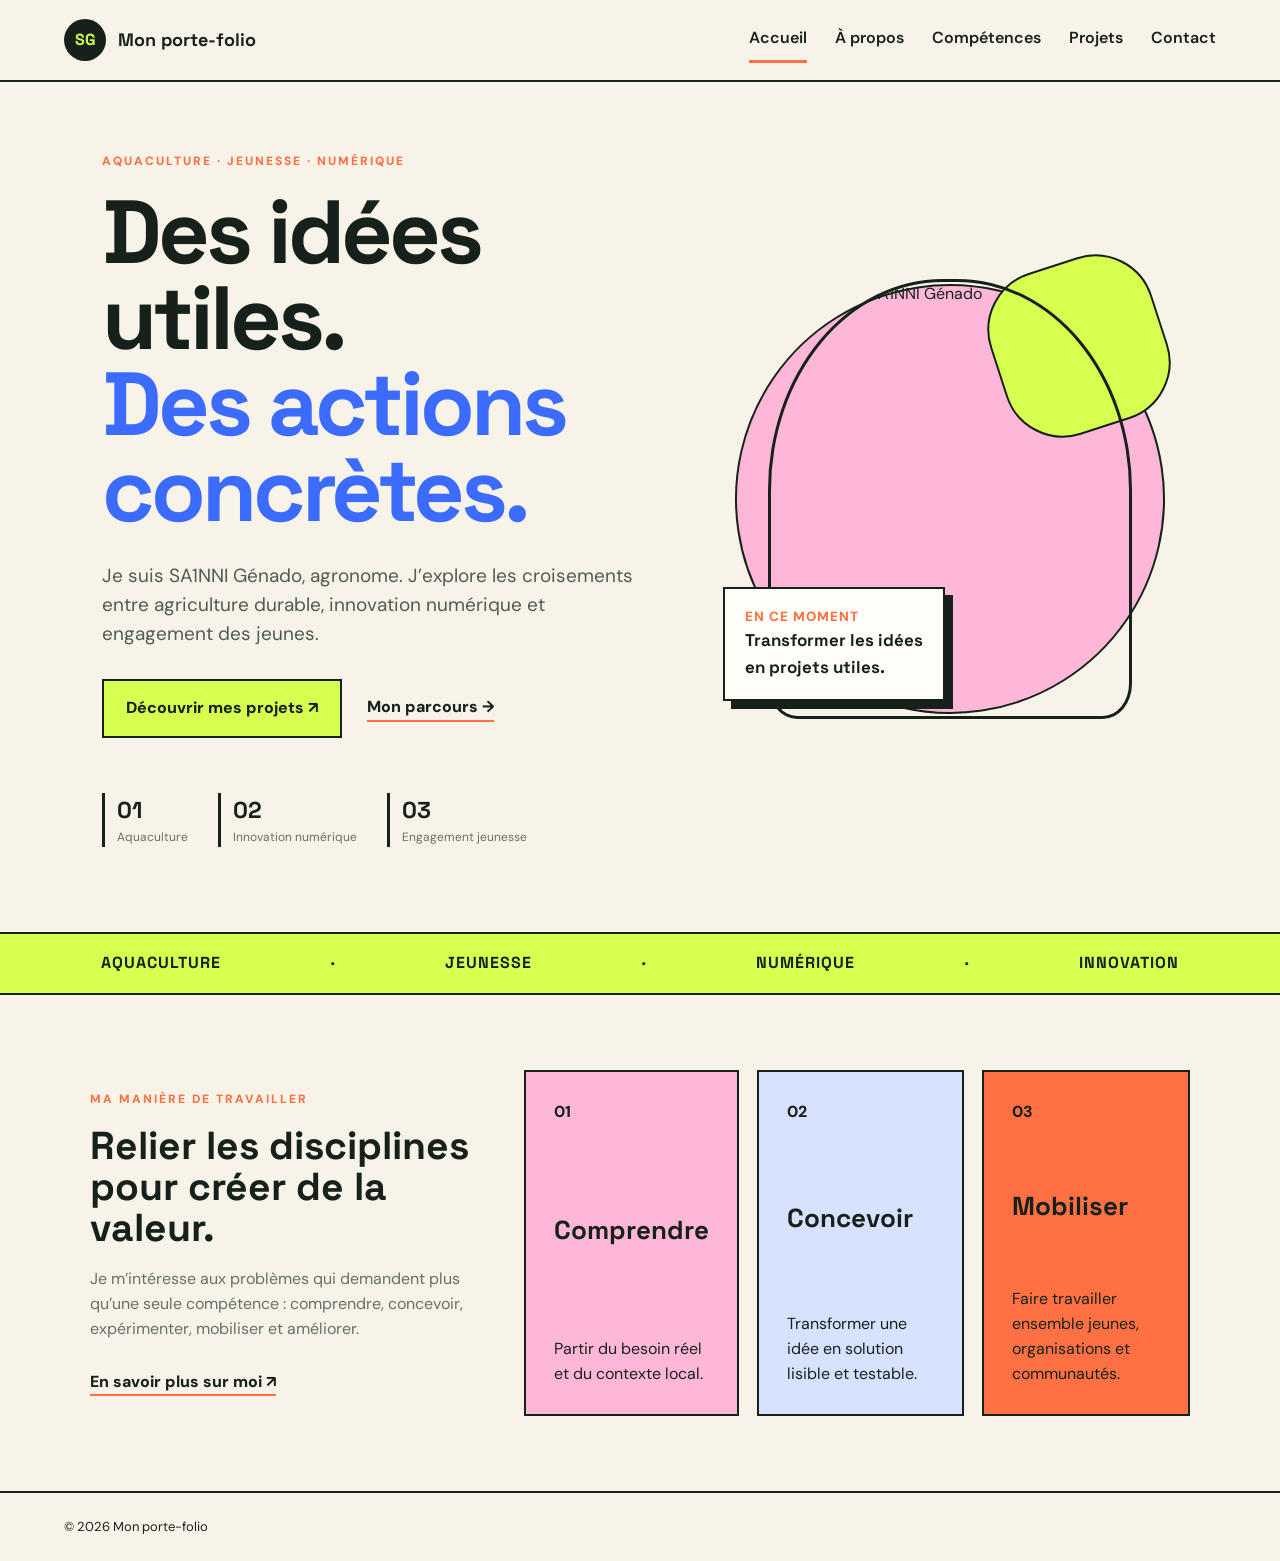
==== index.html @ c7017805 "Add files via upload" ====
<!DOCTYPE html>
<html lang="fr">
<head>
<meta charset="UTF-8"><meta name="viewport" content="width=device-width, initial-scale=1.0">
<title>Mon porte-folio — SA1NNI Génado</title><link rel="stylesheet" href="style.css">
</head>
<body class="home-page">
<header class="site-header">
  <a class="brand" href="index.html"><span>SG</span><strong>Mon porte-folio</strong></a>
  <button class="menu-toggle" aria-label="Ouvrir le menu" aria-expanded="false"><span></span><span></span><span></span></button>
  <nav><a class="active" href="index.html">Accueil</a><a href="about.html">À propos</a><a href="skills.html">Compétences</a><a href="projects.html">Projets</a><a href="contact.html">Contact</a></nav>
</header>
<main>
  <section class="hero-new">
    <div class="hero-copy">
      <p class="eyebrow">AQUACULTURE · JEUNESSE · NUMÉRIQUE</p>
      <h1>Des idées utiles.<br><em>Des actions concrètes.</em></h1>
      <p class="lead">Je suis SA1NNI Génado, agronome. J’explore les croisements entre agriculture durable, innovation numérique et engagement des jeunes.</p>
      <div class="hero-actions"><a class="btn btn-primary" href="projects.html">Découvrir mes projets ↗</a><a class="text-link" href="about.html">Mon parcours →</a></div>
      <div class="hero-stats"><div><b>01</b><span>Aquaculture</span></div><div><b>02</b><span>Innovation numérique</span></div><div><b>03</b><span>Engagement jeunesse</span></div></div>
    </div>
    <div class="hero-visual"><div class="shape shape-one"></div><div class="shape shape-two"></div><img src="assets/Image.png" alt="Portrait de SA1NNI Génado"><div class="floating-card"><small>EN CE MOMENT</small><strong>Transformer les idées<br>en projets utiles.</strong></div></div>
  </section>
  <section class="marquee"><span>AQUACULTURE</span><span>·</span><span>JEUNESSE</span><span>·</span><span>NUMÉRIQUE</span><span>·</span><span>INNOVATION</span></section>
  <section class="home-grid">
    <div class="intro-panel"><p class="eyebrow">MA MANIÈRE DE TRAVAILLER</p><h2>Relier les disciplines pour créer de la valeur.</h2><p>Je m’intéresse aux problèmes qui demandent plus qu’une seule compétence : comprendre, concevoir, expérimenter, mobiliser et améliorer.</p><a class="arrow-link" href="about.html">En savoir plus sur moi ↗</a></div>
    <div class="mini-panel accent-a"><span>01</span><h3>Comprendre</h3><p>Partir du besoin réel et du contexte local.</p></div>
    <div class="mini-panel accent-b"><span>02</span><h3>Concevoir</h3><p>Transformer une idée en solution lisible et testable.</p></div>
    <div class="mini-panel accent-c"><span>03</span><h3>Mobiliser</h3><p>Faire travailler ensemble jeunes, organisations et communautés.</p></div>
  </section>
</main>
<footer><p>© 2026 Mon porte-folio</p></footer>
<script src="app.js"></script>
</body></html>
---- style.css ----
@import url('https://fonts.googleapis.com/css2?family=DM+Sans:wght@400;500;600;700&family=Space+Grotesk:wght@400;500;600;700&display=swap');
:root{--ink:#17211b;--paper:#f7f3e9;--lime:#d7ff4f;--orange:#ff7043;--blue:#3b6cff;--pink:#ffb7d7;--line:#1c261f;--muted:#657067;--white:#fffdf7}*{box-sizing:border-box;margin:0;padding:0}html{scroll-behavior:smooth}body{font-family:'DM Sans',sans-serif;background:var(--paper);color:var(--ink);line-height:1.55}a{text-decoration:none;color:inherit}.site-header{min-height:82px;border-bottom:2px solid var(--line);display:flex;align-items:center;justify-content:space-between;padding:0 5vw;position:relative;z-index:10;background:var(--paper)}.brand{display:flex;align-items:center;gap:12px;font-family:'Space Grotesk',sans-serif}.brand span{width:42px;height:42px;background:var(--ink);color:var(--lime);display:grid;place-items:center;font-weight:700;border-radius:50%}.brand strong{font-size:18px}.site-header nav{display:flex;gap:28px}.site-header nav a{font-weight:600;padding:9px 0;border-bottom:3px solid transparent}.site-header nav a.active,.site-header nav a:hover{border-color:var(--orange)}.menu-toggle{display:none;background:none;border:0;width:44px;padding:8px}.menu-toggle span{display:block;height:3px;background:var(--ink);margin:5px 0}.eyebrow{font-size:12px;font-weight:800;letter-spacing:2px;color:var(--orange);margin-bottom:18px}.hero-new{min-height:690px;display:grid;grid-template-columns:1.1fr .9fr;gap:5vw;align-items:center;padding:70px 8vw 85px;overflow:hidden}.hero-copy h1,.about-side h1,.projects-heading h1,.skills-intro h1,.contact-message h1,.thanks h1{font-family:'Space Grotesk',sans-serif;font-size:clamp(48px,7vw,94px);line-height:.96;letter-spacing:-4px}.hero-copy h1 em,.projects-heading h1 em,.skills-intro h1 em,.contact-message h1 em{font-style:normal;color:var(--blue)}.lead{font-size:19px;max-width:650px;margin:28px 0;color:#4f5b53}.hero-actions{display:flex;align-items:center;gap:25px;margin:30px 0 55px}.btn{display:inline-flex;align-items:center;justify-content:center;padding:15px 22px;border:2px solid var(--ink);font-weight:800}.btn-primary{background:var(--lime)}.btn-primary:hover{transform:translateY(-3px);box-shadow:5px 5px 0 var(--ink)}.btn-dark{background:var(--ink);color:var(--paper)}.text-link,.arrow-link{font-weight:800;border-bottom:2px solid var(--orange)}.hero-stats{display:flex;gap:30px}.hero-stats div{display:flex;flex-direction:column;border-left:3px solid var(--ink);padding-left:12px}.hero-stats b{font-family:'Space Grotesk';font-size:23px}.hero-stats span{font-size:12px;color:var(--muted);max-width:130px}.hero-visual{height:530px;position:relative;display:grid;place-items:center}.hero-visual img{width:min(390px,80%);height:440px;object-fit:cover;position:relative;z-index:2;border:3px solid var(--ink);border-radius:48% 48% 8% 8%;filter:saturate(1.1)}.shape{position:absolute;border:2px solid var(--ink)}.shape-one{width:430px;height:430px;background:var(--pink);border-radius:50%;transform:rotate(13deg)}.shape-two{width:170px;height:170px;background:var(--lime);right:3%;top:5%;border-radius:35%;transform:rotate(-18deg)}.floating-card{position:absolute;z-index:3;bottom:12%;left:0;background:var(--white);border:2px solid var(--ink);padding:18px 20px;box-shadow:8px 8px 0 var(--ink)}.floating-card small{display:block;color:var(--orange);font-weight:800;letter-spacing:1px}.floating-card strong{font-family:'Space Grotesk';font-size:17px}.marquee{border-top:2px solid var(--ink);border-bottom:2px solid var(--ink);background:var(--lime);padding:17px 4vw;display:flex;justify-content:space-around;font-family:'Space Grotesk';font-weight:800;letter-spacing:1px;flex-wrap:wrap;gap:10px}.home-grid{display:grid;grid-template-columns:2fr 1fr 1fr 1fr;padding:75px 7vw;gap:18px}.intro-panel{padding:20px 25px 20px 0}.intro-panel h2{font-family:'Space Grotesk';font-size:39px;line-height:1.05;margin-bottom:18px}.intro-panel p:not(.eyebrow){color:var(--muted);max-width:500px}.arrow-link{display:inline-block;margin-top:28px}.mini-panel{padding:28px;min-height:230px;border:2px solid var(--ink);display:flex;flex-direction:column;justify-content:space-between}.mini-panel span{font-weight:800}.mini-panel h3{font-family:'Space Grotesk';font-size:26px}.accent-a{background:var(--pink)}.accent-b{background:#d6e2ff}.accent-c{background:var(--orange)}footer{border-top:2px solid var(--ink);padding:24px 5vw;display:flex;justify-content:space-between;align-items:center;font-size:13px}.socials{display:flex;gap:20px;font-weight:700}.socials a:hover{color:var(--orange)}
/* about */.about-layout{display:grid;grid-template-columns:42% 58%;min-height:780px}.about-side{padding:85px 7vw;background:var(--blue);color:white}.about-side .eyebrow{color:var(--lime)}.about-side h1{font-size:clamp(42px,5vw,72px);letter-spacing:-3px}.about-photo-wrap{margin-top:50px;width:250px;height:250px;border:3px solid var(--ink);background:var(--lime);padding:14px;transform:rotate(-4deg)}.about-photo-wrap img{width:100%;height:100%;object-fit:cover}.about-content{padding:85px 8vw}.numbered-block{display:grid;grid-template-columns:50px 1fr;gap:20px;margin-bottom:50px}.numbered-block>span{font-family:'Space Grotesk';font-size:20px;color:var(--orange);font-weight:800}.numbered-block h2{font-family:'Space Grotesk';font-size:30px;margin-bottom:12px}.numbered-block p{max-width:700px;color:#566159}.quote-card{background:var(--lime);border:2px solid var(--ink);padding:28px;margin:20px 0 35px;font-family:'Space Grotesk';font-size:25px;font-weight:600;transform:rotate(1deg)}.timeline{border-top:2px solid var(--ink)}.timeline div{display:grid;grid-template-columns:160px 1fr;padding:18px 0;border-bottom:1px solid #bbc2bb}.timeline b{font-family:'Space Grotesk'}.timeline span{color:var(--muted)}
/* projects */.projects-main{padding:80px 7vw}.projects-heading{display:grid;grid-template-columns:1fr .7fr;gap:7vw;align-items:end;margin-bottom:55px}.projects-heading h1{font-size:clamp(50px,6vw,82px)}.projects-heading>p{font-size:18px;color:var(--muted);max-width:470px}.project-grid{display:grid;grid-template-columns:1.25fr .75fr;gap:20px}.project-card{border:2px solid var(--ink);min-height:330px;overflow:hidden}.project-large{grid-row:span 2;background:var(--white)}.project-image{height:330px;background:var(--lime)}.project-image img{width:100%;height:100%;object-fit:cover}.project-body{padding:27px}.project-body>span,.project-image-card span{font-size:11px;letter-spacing:1.3px;font-weight:900}.project-body h2,.project-image-card h2{font-family:'Space Grotesk';font-size:38px;margin:10px 0}.project-body p,.project-image-card p{color:#59645c;margin-bottom:20px}.project-body a{font-weight:800;border-bottom:2px solid var(--ink)}.project-yellow{background:var(--lime)}.project-blue{background:#d6e2ff}.project-image-card{grid-column:1/-1;display:grid;grid-template-columns:1fr 1fr;background:var(--orange)}.project-image-card>img{width:100%;height:100%;min-height:310px;object-fit:cover}.project-image-card>div{padding:35px}
/* skills */.skills-main{padding:80px 7vw}.skills-intro{display:flex;justify-content:space-between;align-items:end;margin-bottom:55px}.skills-intro h1{font-size:clamp(52px,6vw,85px)}.skills-grid{display:grid;grid-template-columns:repeat(3,1fr);border-top:2px solid var(--ink);border-left:2px solid var(--ink)}.skills-grid article{min-height:280px;padding:28px;border-right:2px solid var(--ink);border-bottom:2px solid var(--ink);transition:.2s}.skills-grid article:hover{background:var(--pink);transform:translate(-4px,-4px)}.skills-grid b{font-family:'Space Grotesk';color:var(--orange)}.skills-grid h2{font-family:'Space Grotesk';font-size:28px;margin:75px 0 10px}.skills-grid p{color:var(--muted)}
/* contact */.contact-main{display:grid;grid-template-columns:1fr 1fr;min-height:720px}.contact-message{background:var(--orange);padding:90px 8vw}.contact-message h1{font-size:clamp(50px,6vw,82px)}.contact-message h1 em{color:var(--lime)}.contact-message>p:not(.eyebrow){font-size:18px;max-width:520px;margin:25px 0 55px}.contact-links{display:flex;flex-direction:column;gap:20px}.contact-links a{border-top:2px solid var(--ink);padding-top:14px}.contact-links small{display:block;font-weight:900;letter-spacing:1px}.contact-links strong{font-size:18px}.contact-form-wrap{padding:90px 8vw;background:var(--paper);display:flex;align-items:center}.contact-form-wrap form{width:100%}.contact-form-wrap label{font-weight:800;margin:17px 0 7px}.contact-form-wrap input,.contact-form-wrap textarea{border:0;border-bottom:2px solid var(--ink);background:transparent;padding:13px 0;font:inherit;outline:0}.contact-form-wrap input:focus,.contact-form-wrap textarea:focus{border-color:var(--blue)}.contact-form-wrap textarea{min-height:160px;resize:vertical}.contact-form-wrap .btn{margin-top:30px;width:auto;cursor:pointer}.thanks-page{min-height:100vh;display:grid;place-items:center;background:var(--blue)}.thanks{text-align:center;background:var(--paper);padding:70px;max-width:700px;border:3px solid var(--ink);box-shadow:12px 12px 0 var(--ink)}.thanks-mark{width:70px;height:70px;border-radius:50%;background:var(--lime);border:2px solid var(--ink);display:grid;place-items:center;font-size:36px;font-weight:900;margin:0 auto 25px}.thanks h1{font-size:54px;letter-spacing:-2px;margin-bottom:15px}.thanks p:not(.eyebrow){color:var(--muted);margin-bottom:30px}
@media(max-width:900px){.site-header{padding:15px 5vw}.menu-toggle{display:block}.site-header nav{display:none;position:absolute;top:78px;left:0;right:0;background:var(--paper);border-bottom:2px solid var(--ink);padding:20px 5vw;flex-direction:column;gap:12px}.site-header nav.open{display:flex}.hero-new,.about-layout,.contact-main{grid-template-columns:1fr}.hero-new{padding-top:50px}.hero-visual{height:470px}.home-grid{grid-template-columns:1fr 1fr}.intro-panel{grid-column:1/-1}.projects-heading{grid-template-columns:1fr}.project-grid{grid-template-columns:1fr}.project-large{grid-row:auto}.project-image-card{grid-column:auto;grid-template-columns:1fr}.skills-intro{display:block}.skills-grid{grid-template-columns:1fr 1fr}.about-side{padding-bottom:55px}.contact-message{padding-bottom:60px}}@media(max-width:600px){.brand strong{font-size:15px}.hero-copy h1,.about-side h1,.projects-heading h1,.skills-intro h1,.contact-message h1{letter-spacing:-2px}.hero-actions,.hero-stats{flex-wrap:wrap}.hero-stats{gap:15px}.home-grid{grid-template-columns:1fr;padding:55px 5vw}.mini-panel{min-height:190px}.skills-grid{grid-template-columns:1fr}.projects-main,.skills-main{padding:55px 5vw}.about-content,.about-side{padding:55px 6vw}.contact-message,.contact-form-wrap{padding:60px 6vw}.timeline div{grid-template-columns:1fr;gap:5px}.floating-card{left:3%;bottom:6%}footer{align-items:flex-start;gap:20px;flex-direction:column}.thanks{margin:20px;padding:45px 25px}.thanks h1{font-size:42px}}
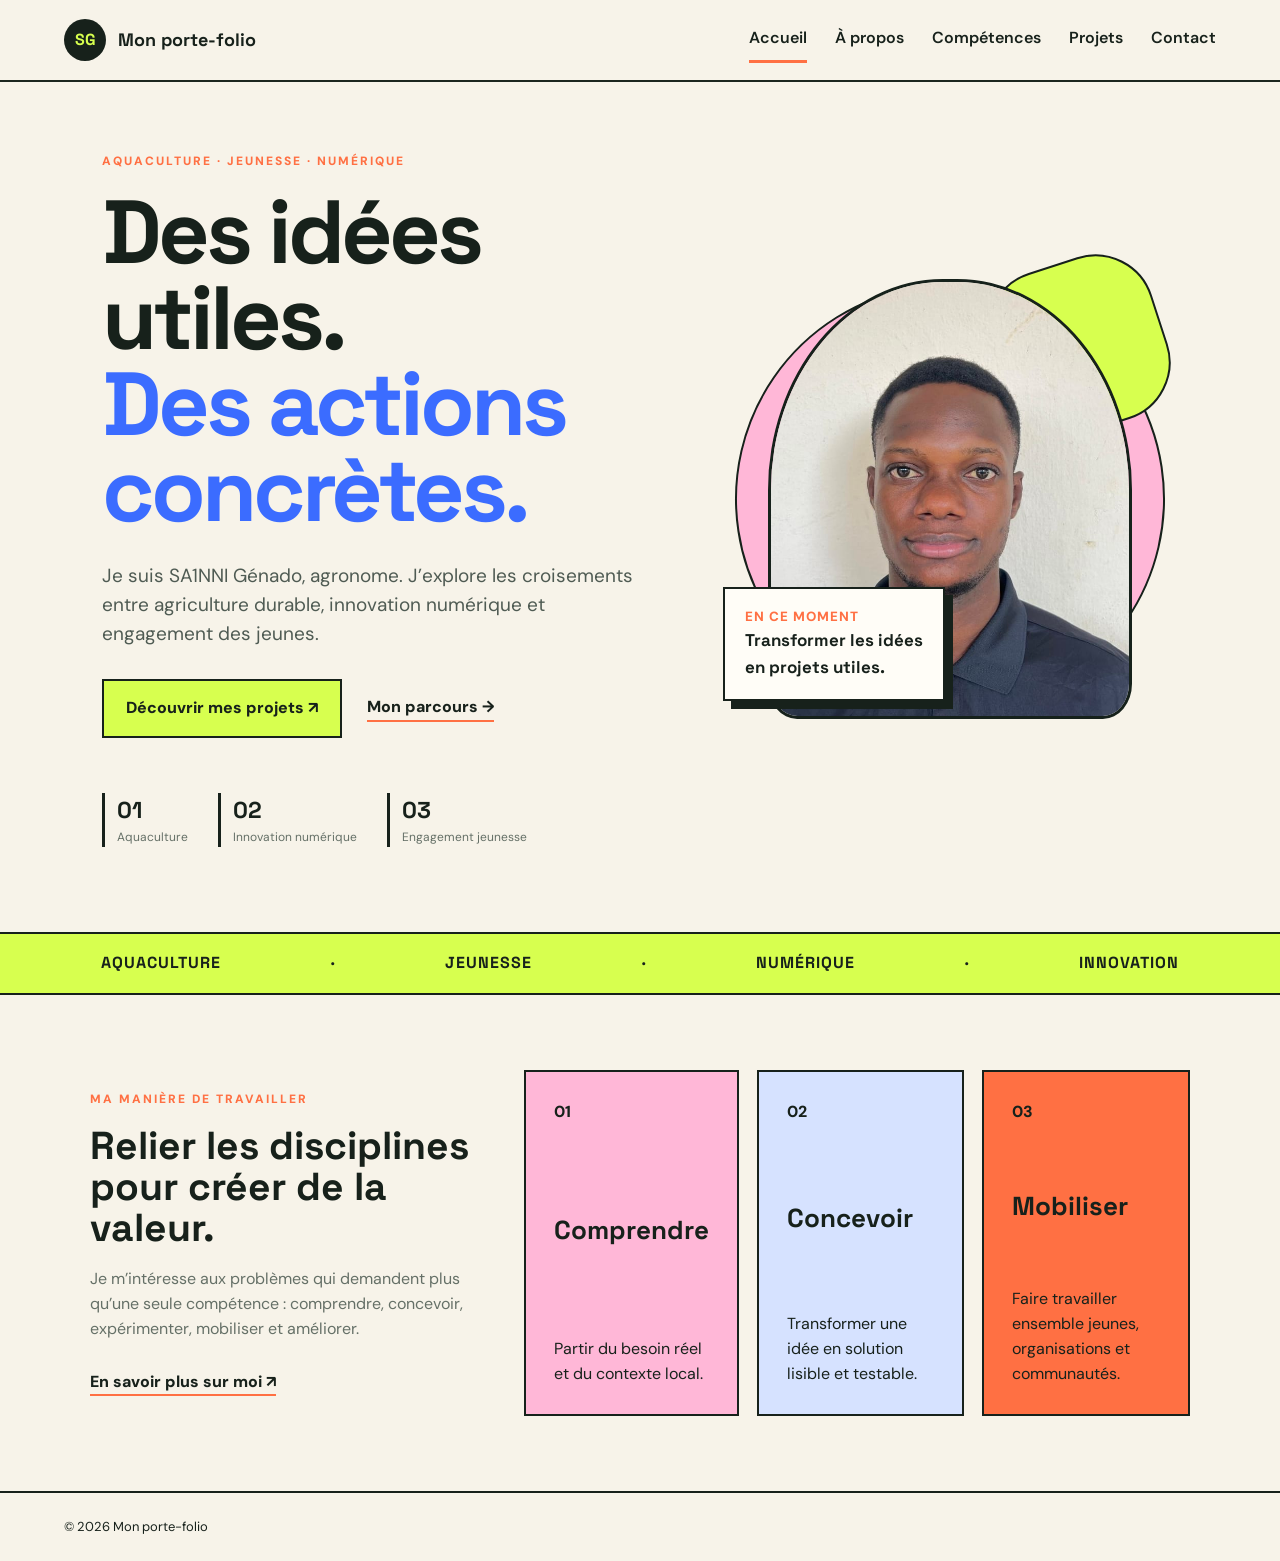
==== commit c032ad33: "Update index.html" ====
--- a/index.html
+++ b/index.html
@@ -19,7 +19,7 @@
       <div class="hero-actions"><a class="btn btn-primary" href="projects.html">Découvrir mes projets ↗</a><a class="text-link" href="about.html">Mon parcours →</a></div>
       <div class="hero-stats"><div><b>01</b><span>Aquaculture</span></div><div><b>02</b><span>Innovation numérique</span></div><div><b>03</b><span>Engagement jeunesse</span></div></div>
     </div>
-    <div class="hero-visual"><div class="shape shape-one"></div><div class="shape shape-two"></div><img src="assets/Image.png" alt="Portrait de SA1NNI Génado"><div class="floating-card"><small>EN CE MOMENT</small><strong>Transformer les idées<br>en projets utiles.</strong></div></div>
+    <div class="hero-visual"><div class="shape shape-one"></div><div class="shape shape-two"></div><img src="Image.png" alt="Portrait de SA1NNI Génado"><div class="floating-card"><small>EN CE MOMENT</small><strong>Transformer les idées<br>en projets utiles.</strong></div></div>
   </section>
   <section class="marquee"><span>AQUACULTURE</span><span>·</span><span>JEUNESSE</span><span>·</span><span>NUMÉRIQUE</span><span>·</span><span>INNOVATION</span></section>
   <section class="home-grid">
